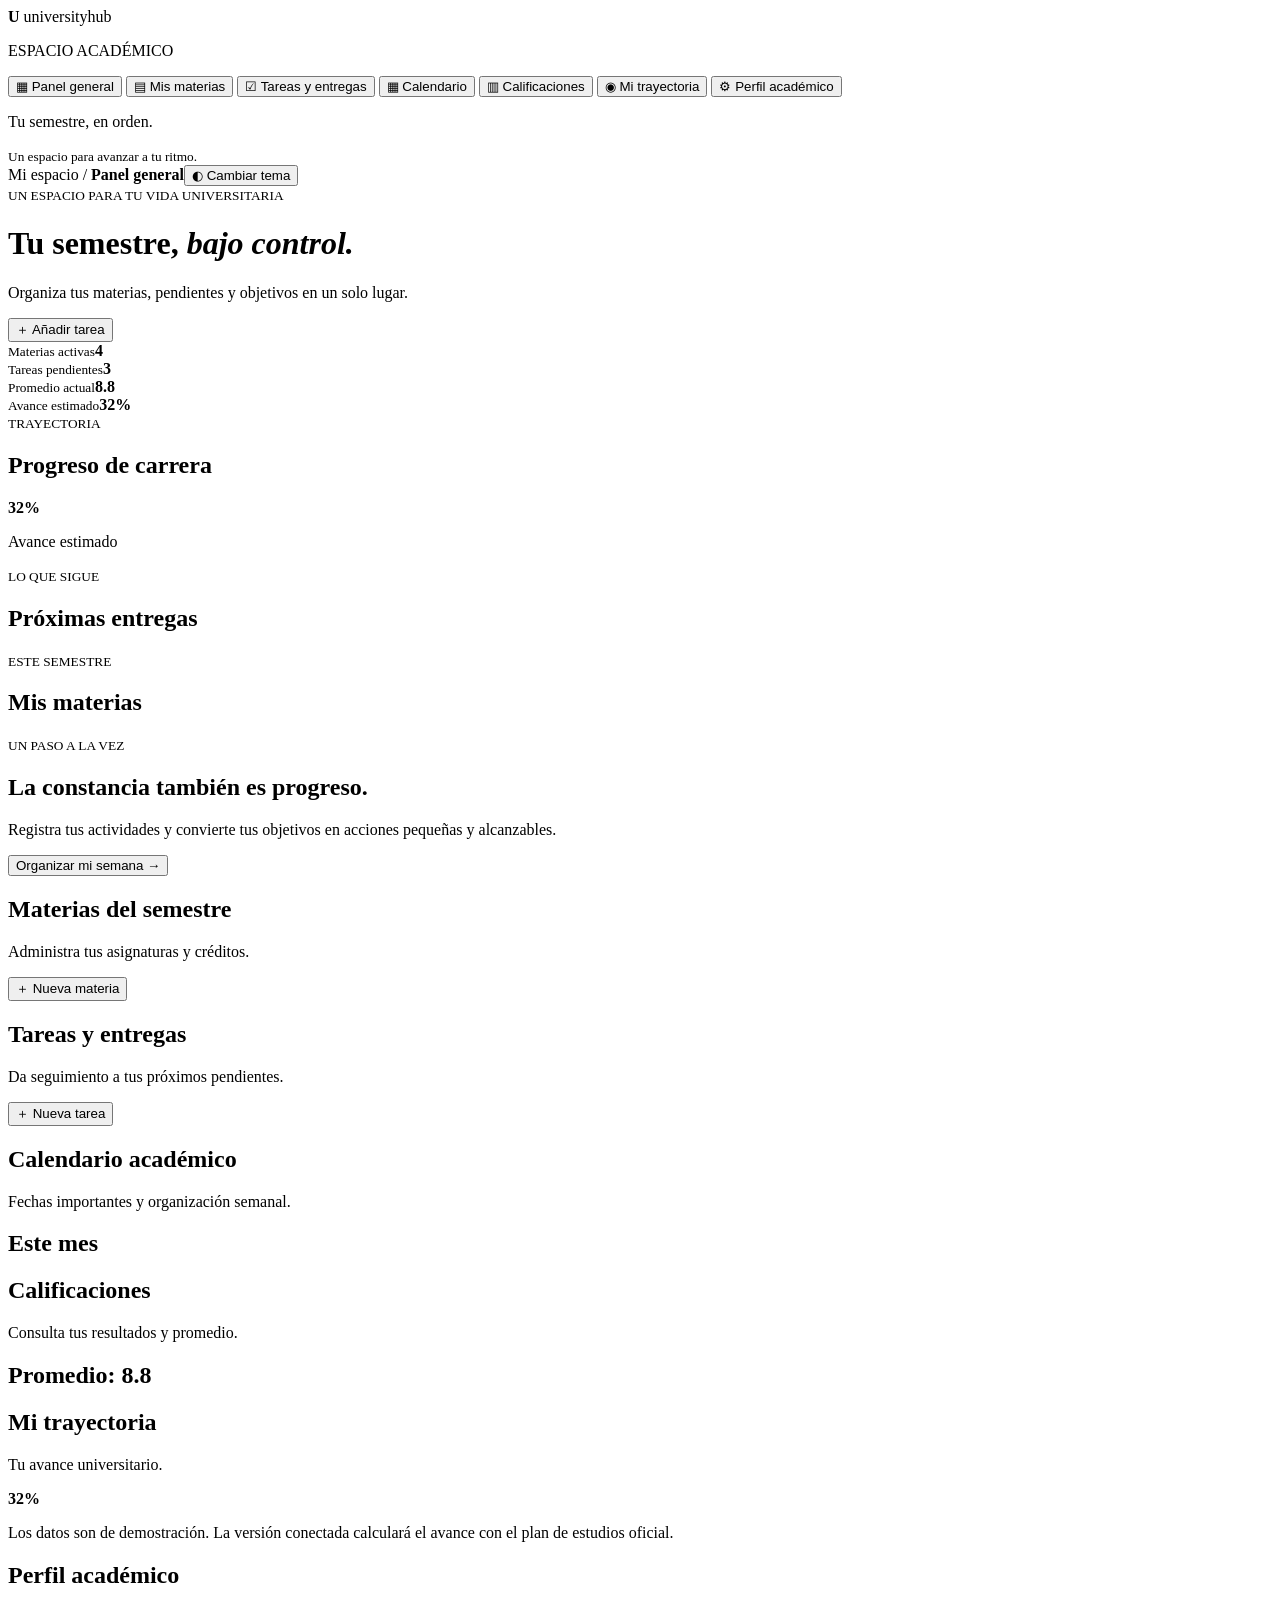
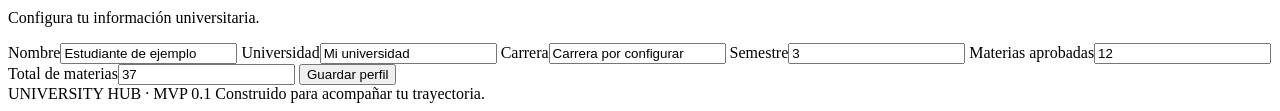
==== index.html @ 82c2634a "Publish University Hub frontend at GitHub Pages root" ====
<!doctype html>
<html lang="es">
<head>
<meta charset="utf-8">
<meta name="viewport" content="width=device-width,initial-scale=1">
<title>University Hub</title>
<link rel="stylesheet" href="styles.css">
</head>
<body>
<aside class="sidebar">
  <div class="brand"><b>U</b> university<span>hub</span></div>
  <p class="muted">ESPACIO ACADÉMICO</p>
  <nav>
    <button class="active" data-view="dashboard">▦ Panel general</button>
    <button data-view="subjects">▤ Mis materias</button>
    <button data-view="tasks">☑ Tareas y entregas</button>
    <button data-view="calendar">▦ Calendario</button>
    <button data-view="grades">▥ Calificaciones</button>
    <button data-view="progress">◉ Mi trayectoria</button>
    <button data-view="profile">⚙ Perfil académico</button>
  </nav>
  <div class="side-bottom"><p>Tu semestre, en orden.</p><small>Un espacio para avanzar a tu ritmo.</small></div>
</aside>
<main>
  <header><span>Mi espacio / <b id="crumb">Panel general</b></span><button id="theme">◐ Cambiar tema</button></header>
  <div class="content">
    <div class="welcome">
      <div><small>UN ESPACIO PARA TU VIDA UNIVERSITARIA</small><h1 id="title">Tu semestre, <em>bajo control.</em></h1><p id="subtitle">Organiza tus materias, pendientes y objetivos en un solo lugar.</p></div>
      <button class="primary" id="new-task">＋ Añadir tarea</button>
    </div>
    <section class="view active" id="dashboard">
      <div class="stats">
        <article><small>Materias activas</small><strong id="s-subjects">4</strong></article>
        <article><small>Tareas pendientes</small><strong id="s-tasks">3</strong></article>
        <article><small>Promedio actual</small><strong id="s-average">8.8</strong></article>
        <article><small>Avance estimado</small><strong id="s-progress">32%</strong></article>
      </div>
      <div class="grid">
        <article class="panel"><small>TRAYECTORIA</small><h2>Progreso de carrera</h2><strong class="big" id="progress">32%</strong><div class="bar"><i id="bar"></i></div><p id="credits">Avance estimado</p></article>
        <article class="panel"><small>LO QUE SIGUE</small><h2>Próximas entregas</h2><div id="upcoming"></div></article>
        <article class="panel"><small>ESTE SEMESTRE</small><h2>Mis materias</h2><div id="subject-summary"></div></article>
        <article class="panel accent"><small>UN PASO A LA VEZ</small><h2>La constancia también es progreso.</h2><p>Registra tus actividades y convierte tus objetivos en acciones pequeñas y alcanzables.</p><button data-go="tasks">Organizar mi semana →</button></article>
      </div>
    </section>
    <section class="view" id="subjects"><div class="section-head"><div><h2>Materias del semestre</h2><p>Administra tus asignaturas y créditos.</p></div><button class="primary" id="add-subject">＋ Nueva materia</button></div><div class="cards" id="subjects-list"></div></section>
    <section class="view" id="tasks"><div class="section-head"><div><h2>Tareas y entregas</h2><p>Da seguimiento a tus próximos pendientes.</p></div><button class="primary" id="add-task-2">＋ Nueva tarea</button></div><div class="panel" id="tasks-list"></div></section>
    <section class="view" id="calendar"><div class="section-head"><div><h2>Calendario académico</h2><p>Fechas importantes y organización semanal.</p></div></div><div class="panel"><h2 id="month">Este mes</h2><div class="calendar" id="calendar-grid"></div></div></section>
    <section class="view" id="grades"><div class="section-head"><div><h2>Calificaciones</h2><p>Consulta tus resultados y promedio.</p></div></div><div class="panel"><h2>Promedio: <span id="avg">8.8</span></h2><div id="grade-list"></div></div></section>
    <section class="view" id="progress-view"><div class="section-head"><div><h2>Mi trayectoria</h2><p>Tu avance universitario.</p></div></div><div class="panel"><strong class="big" id="journey">32%</strong><div class="bar"><i id="journey-bar"></i></div><p id="journey-detail"></p><p class="muted">Los datos son de demostración. La versión conectada calculará el avance con el plan de estudios oficial.</p></div></section>
    <section class="view" id="profile"><div class="section-head"><div><h2>Perfil académico</h2><p>Configura tu información universitaria.</p></div></div><form class="panel form" id="profile-form">
      <label>Nombre<input id="name" value="Estudiante de ejemplo"></label>
      <label>Universidad<input id="university" value="Mi universidad"></label>
      <label>Carrera<input id="career" value="Carrera por configurar"></label>
      <label>Semestre<input id="semester" type="number" min="1" value="3"></label>
      <label>Materias aprobadas<input id="approved" type="number" min="0" value="12"></label>
      <label>Total de materias<input id="total" type="number" min="1" value="37"></label>
      <button class="primary">Guardar perfil</button>
    </form></section>
    <footer>UNIVERSITY HUB · MVP 0.1 <span>Construido para acompañar tu trayectoria.</span></footer>
  </div>
</main>
<dialog id="task-dialog"><form id="task-form"><h2>Nueva tarea</h2><label>Nombre<input id="task-title" required></label><label>Materia<input id="task-subject"></label><label>Fecha<input id="task-date" type="date" required></label><button class="primary">Guardar</button><button type="button" id="cancel-task">Cancelar</button></form></dialog>
<dialog id="subject-dialog"><form id="subject-form"><h2>Nueva materia</h2><label>Nombre<input id="subject-name" required></label><label>Créditos<input id="subject-credits" type="number" min="1" value="8"></label><label>Calificación opcional<input id="subject-grade" type="number" min="0" max="10" step=".1"></label><button class="primary">Guardar</button><button type="button" id="cancel-subject">Cancelar</button></form></dialog>
<script src="app.js"></script>
</body>
</html>
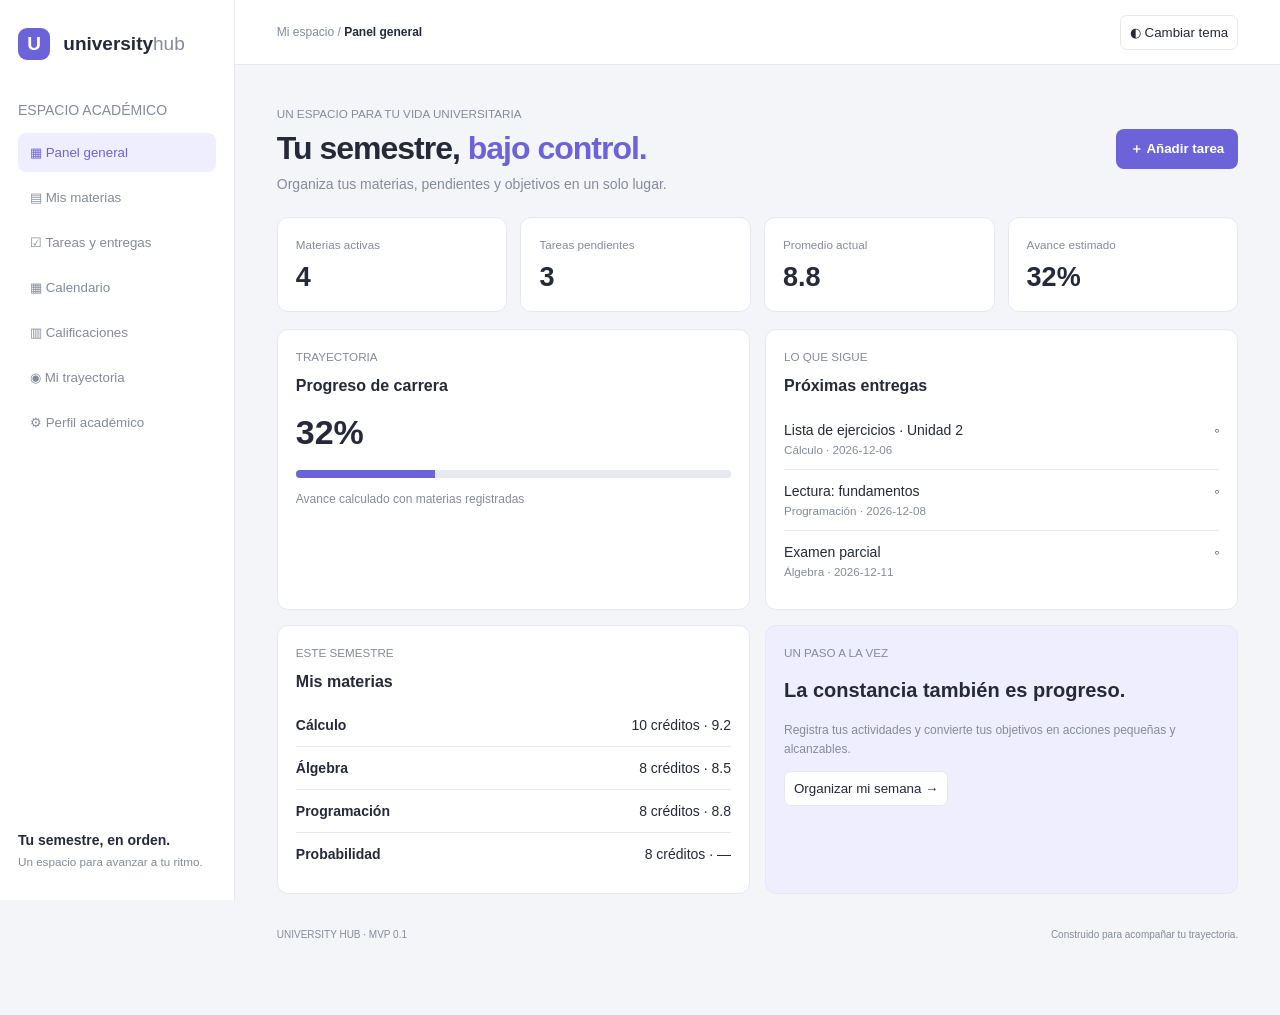
==== commit 79c93384: "Route GitHub Pages to the web application" ====
--- a/index.html
+++ b/index.html
@@ -1,66 +1,16 @@
 <!doctype html>
 <html lang="es">
 <head>
-<meta charset="utf-8">
-<meta name="viewport" content="width=device-width,initial-scale=1">
-<title>University Hub</title>
-<link rel="stylesheet" href="styles.css">
+  <meta charset="utf-8">
+  <meta name="viewport" content="width=device-width, initial-scale=1">
+  <meta name="theme-color" content="#171a25">
+  <meta name="description" content="University Hub: organiza tu vida universitaria en un solo espacio.">
+  <title>University Hub</title>
+  <link rel="canonical" href="https://realrata.github.io/university-hub/frontend/">
+  <meta http-equiv="refresh" content="0; url=frontend/">
+  <script>window.location.replace(new URL("frontend/", window.location.href).href);</script>
 </head>
 <body>
-<aside class="sidebar">
-  <div class="brand"><b>U</b> university<span>hub</span></div>
-  <p class="muted">ESPACIO ACADÉMICO</p>
-  <nav>
-    <button class="active" data-view="dashboard">▦ Panel general</button>
-    <button data-view="subjects">▤ Mis materias</button>
-    <button data-view="tasks">☑ Tareas y entregas</button>
-    <button data-view="calendar">▦ Calendario</button>
-    <button data-view="grades">▥ Calificaciones</button>
-    <button data-view="progress">◉ Mi trayectoria</button>
-    <button data-view="profile">⚙ Perfil académico</button>
-  </nav>
-  <div class="side-bottom"><p>Tu semestre, en orden.</p><small>Un espacio para avanzar a tu ritmo.</small></div>
-</aside>
-<main>
-  <header><span>Mi espacio / <b id="crumb">Panel general</b></span><button id="theme">◐ Cambiar tema</button></header>
-  <div class="content">
-    <div class="welcome">
-      <div><small>UN ESPACIO PARA TU VIDA UNIVERSITARIA</small><h1 id="title">Tu semestre, <em>bajo control.</em></h1><p id="subtitle">Organiza tus materias, pendientes y objetivos en un solo lugar.</p></div>
-      <button class="primary" id="new-task">＋ Añadir tarea</button>
-    </div>
-    <section class="view active" id="dashboard">
-      <div class="stats">
-        <article><small>Materias activas</small><strong id="s-subjects">4</strong></article>
-        <article><small>Tareas pendientes</small><strong id="s-tasks">3</strong></article>
-        <article><small>Promedio actual</small><strong id="s-average">8.8</strong></article>
-        <article><small>Avance estimado</small><strong id="s-progress">32%</strong></article>
-      </div>
-      <div class="grid">
-        <article class="panel"><small>TRAYECTORIA</small><h2>Progreso de carrera</h2><strong class="big" id="progress">32%</strong><div class="bar"><i id="bar"></i></div><p id="credits">Avance estimado</p></article>
-        <article class="panel"><small>LO QUE SIGUE</small><h2>Próximas entregas</h2><div id="upcoming"></div></article>
-        <article class="panel"><small>ESTE SEMESTRE</small><h2>Mis materias</h2><div id="subject-summary"></div></article>
-        <article class="panel accent"><small>UN PASO A LA VEZ</small><h2>La constancia también es progreso.</h2><p>Registra tus actividades y convierte tus objetivos en acciones pequeñas y alcanzables.</p><button data-go="tasks">Organizar mi semana →</button></article>
-      </div>
-    </section>
-    <section class="view" id="subjects"><div class="section-head"><div><h2>Materias del semestre</h2><p>Administra tus asignaturas y créditos.</p></div><button class="primary" id="add-subject">＋ Nueva materia</button></div><div class="cards" id="subjects-list"></div></section>
-    <section class="view" id="tasks"><div class="section-head"><div><h2>Tareas y entregas</h2><p>Da seguimiento a tus próximos pendientes.</p></div><button class="primary" id="add-task-2">＋ Nueva tarea</button></div><div class="panel" id="tasks-list"></div></section>
-    <section class="view" id="calendar"><div class="section-head"><div><h2>Calendario académico</h2><p>Fechas importantes y organización semanal.</p></div></div><div class="panel"><h2 id="month">Este mes</h2><div class="calendar" id="calendar-grid"></div></div></section>
-    <section class="view" id="grades"><div class="section-head"><div><h2>Calificaciones</h2><p>Consulta tus resultados y promedio.</p></div></div><div class="panel"><h2>Promedio: <span id="avg">8.8</span></h2><div id="grade-list"></div></div></section>
-    <section class="view" id="progress-view"><div class="section-head"><div><h2>Mi trayectoria</h2><p>Tu avance universitario.</p></div></div><div class="panel"><strong class="big" id="journey">32%</strong><div class="bar"><i id="journey-bar"></i></div><p id="journey-detail"></p><p class="muted">Los datos son de demostración. La versión conectada calculará el avance con el plan de estudios oficial.</p></div></section>
-    <section class="view" id="profile"><div class="section-head"><div><h2>Perfil académico</h2><p>Configura tu información universitaria.</p></div></div><form class="panel form" id="profile-form">
-      <label>Nombre<input id="name" value="Estudiante de ejemplo"></label>
-      <label>Universidad<input id="university" value="Mi universidad"></label>
-      <label>Carrera<input id="career" value="Carrera por configurar"></label>
-      <label>Semestre<input id="semester" type="number" min="1" value="3"></label>
-      <label>Materias aprobadas<input id="approved" type="number" min="0" value="12"></label>
-      <label>Total de materias<input id="total" type="number" min="1" value="37"></label>
-      <button class="primary">Guardar perfil</button>
-    </form></section>
-    <footer>UNIVERSITY HUB · MVP 0.1 <span>Construido para acompañar tu trayectoria.</span></footer>
-  </div>
-</main>
-<dialog id="task-dialog"><form id="task-form"><h2>Nueva tarea</h2><label>Nombre<input id="task-title" required></label><label>Materia<input id="task-subject"></label><label>Fecha<input id="task-date" type="date" required></label><button class="primary">Guardar</button><button type="button" id="cancel-task">Cancelar</button></form></dialog>
-<dialog id="subject-dialog"><form id="subject-form"><h2>Nueva materia</h2><label>Nombre<input id="subject-name" required></label><label>Créditos<input id="subject-credits" type="number" min="1" value="8"></label><label>Calificación opcional<input id="subject-grade" type="number" min="0" max="10" step=".1"></label><button class="primary">Guardar</button><button type="button" id="cancel-subject">Cancelar</button></form></dialog>
-<script src="app.js"></script>
+  <p>Abriendo University Hub… Si no te redirige automáticamente, <a href="frontend/">entra aquí</a>.</p>
 </body>
-</html>
+</html>
